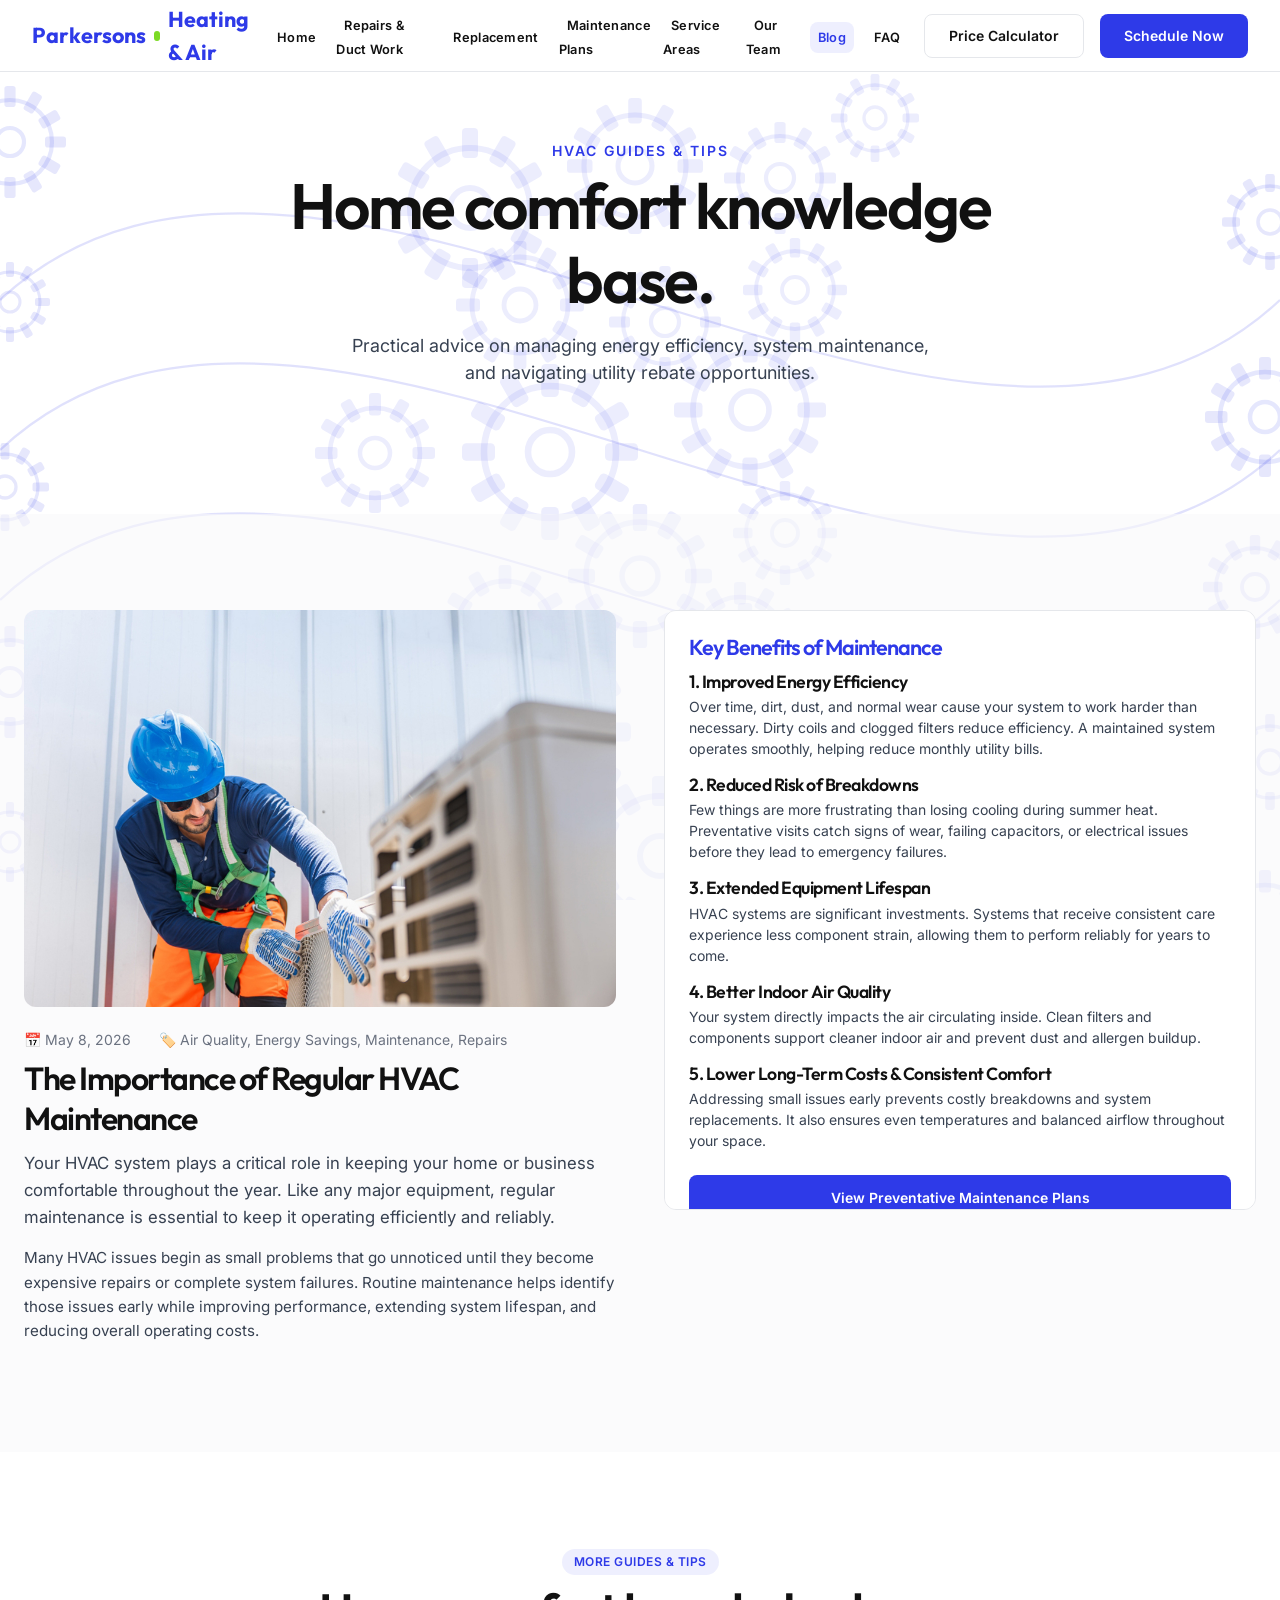
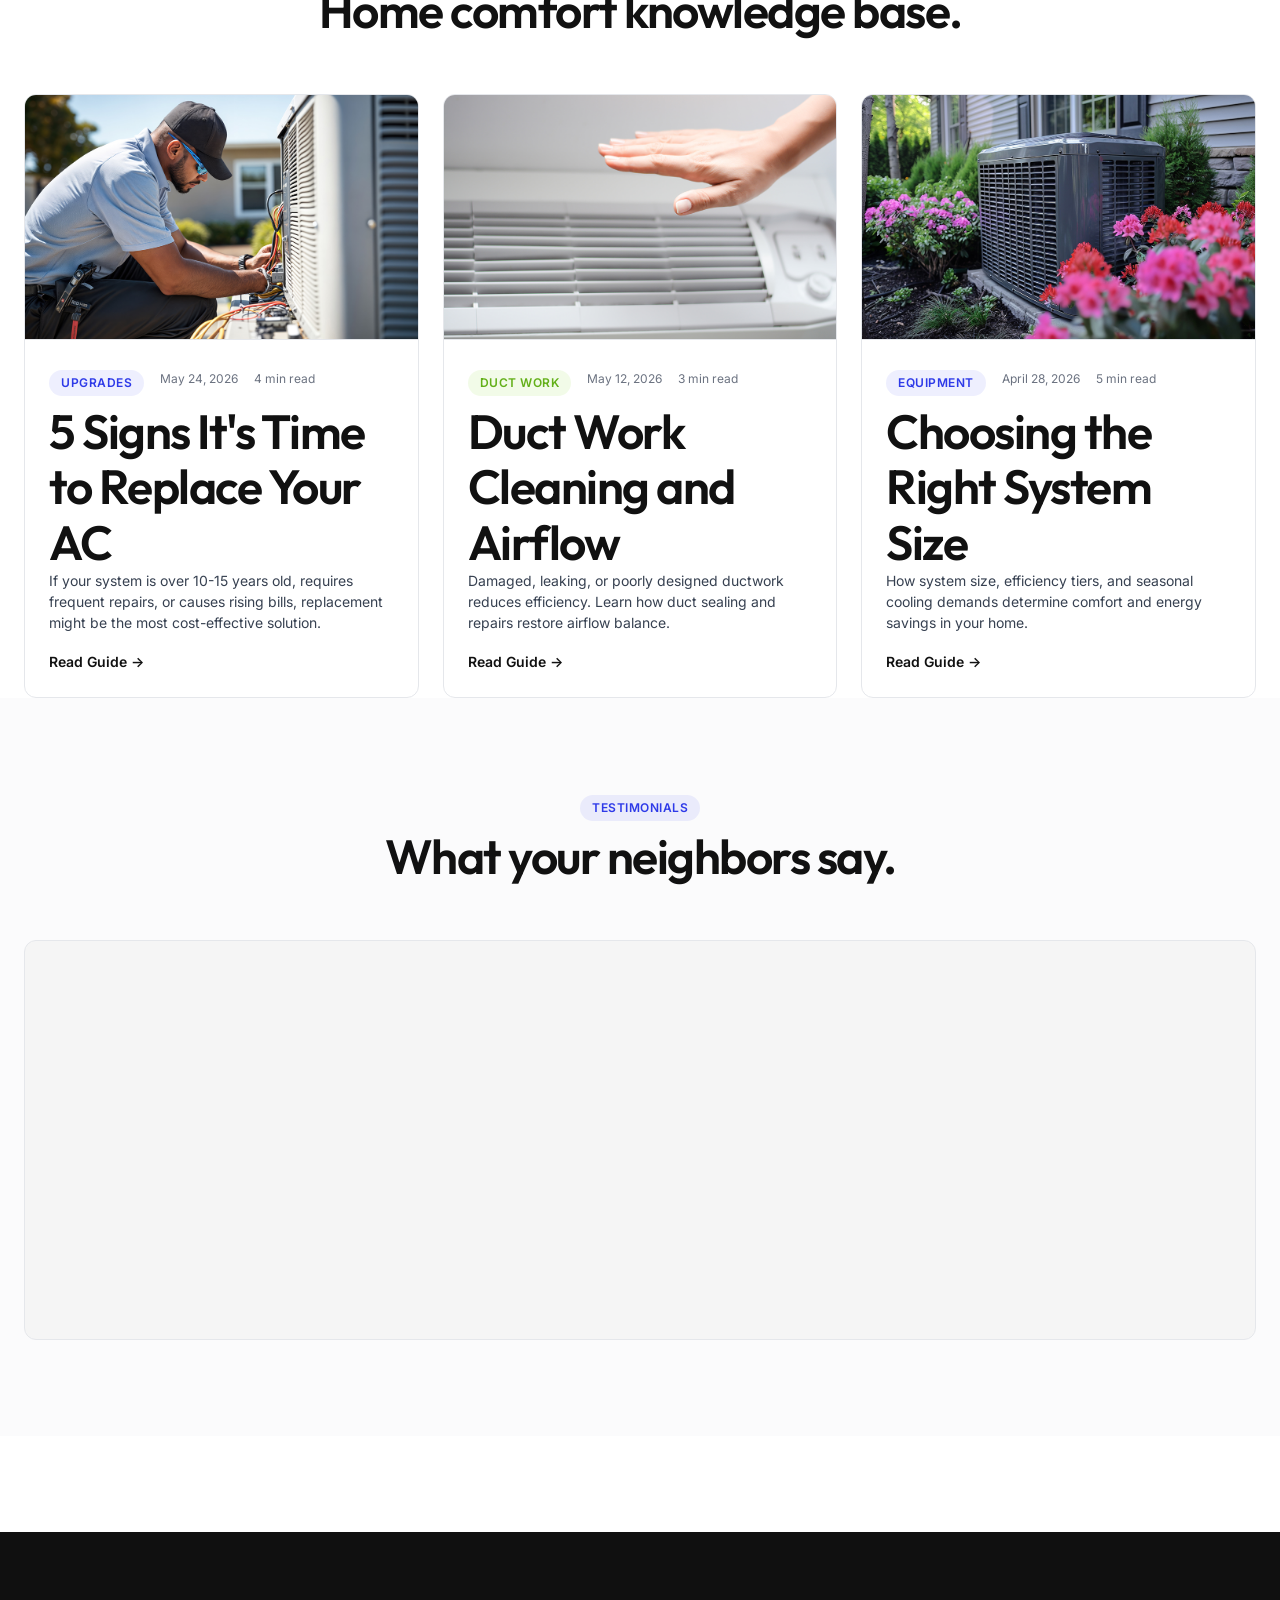
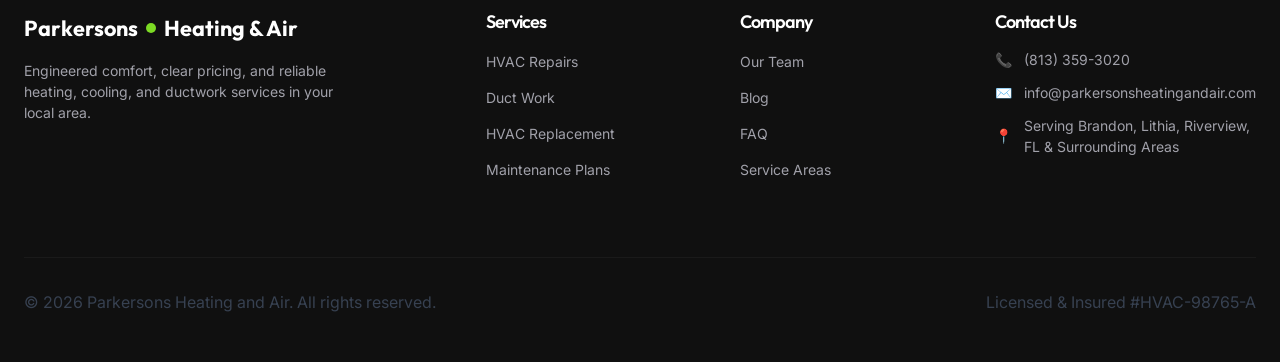
==== blog.html @ 71befeef "feat: integrate reviews widget on all pages and optimize scroll animations" ====
<!DOCTYPE html>

<html lang="en">

<head>

  <meta charset="UTF-8">

  <script>document.documentElement.classList.add('js')</script>

  <meta name="viewport" content="width=device-width, initial-scale=1.0">

  <title>Blog & HVAC Guides | Parkersons Heating and Air</title>

  <meta name="description" content="Read expert heating and cooling guides, maintenance tips, and federal tax credit explanations on the Parkersons Heating and Air blog.">

  <link rel="canonical" href="https://parkersonsheatingandair.com/blog.html">

  <link rel="stylesheet" href="styles.css">
  <link rel="icon" type="image/x-icon" type="image/svg+xml" href="assets/favicon.svg">

  <script type="application/ld+json">

  [

    {

      "@context": "https://schema.org",

      "@type": "LocalBusiness",

      "@id": "https://parkersonsheatingandair.com/#localbusiness",

      "name": "Parkersons Heating and Air",

      "image": "https://parkersonsheatingandair.com/assets/hvac_banner.png",

      "url": "https://parkersonsheatingandair.com/",

      "telephone": "+1-813-359-3020",

      "email": "info@parkersonsheatingandair.com",

      "priceRange": "$$",

      "address": {

        "@type": "PostalAddress",

        "streetAddress": "Serving Brandon & Surrounding Areas",

        "addressLocality": "Brandon",

        "addressRegion": "FL",

        "postalCode": "33511",

        "addressCountry": "US"

      },

      "geo": {

        "@type": "GeoCoordinates",

        "latitude": 27.9378,

        "longitude": -82.2859

      },

      "openingHoursSpecification": [

        {

          "@type": "OpeningHoursSpecification",

          "dayOfWeek": ["Monday", "Tuesday", "Wednesday", "Thursday", "Friday", "Saturday", "Sunday"],

          "opens": "00:00",

          "closes": "23:59"

        }

      ],

      "areaServed": {

        "@type": "AdministrativeArea",

        "name": "Brandon Metro Area"

      }

    },

    {

      "@context": "https://schema.org",

      "@type": "CollectionPage",

      "@id": "https://parkersonsheatingandair.com/blog.html#webpage",

      "url": "https://parkersonsheatingandair.com/blog.html",

      "name": "Blog & HVAC Guides | Parkersons Heating and Air",

      "description": "Read expert heating and cooling guides, maintenance tips, and federal tax credit explanations on the Parkersons Heating and Air blog.",

      "isPartOf": {

        "@type": "WebSite",

        "@id": "https://parkersonsheatingandair.com/#website",

        "url": "https://parkersonsheatingandair.com/",

        "name": "Parkersons Heating and Air"

      },

      "about": {

        "@id": "https://parkersonsheatingandair.com/#localbusiness"

      }

    }

  ]

  </script>

</head>

<body>



  <!-- Top Navigation -->

  <nav class="top-nav" aria-label="Main Navigation">

    <div class="container nav-container">

      <a href="index.html?v=3" class="logo" aria-label="Parkersons Heating and Air Home">

        Parkersons<span class="logo-dot" aria-hidden="true"></span>Heating & Air

      </a>

      <button class="menu-toggle" aria-label="Toggle menu" aria-expanded="false" aria-controls="nav-list">

        ☰

      </button>

      <ul class="nav-links" id="nav-list">
        <li><a href="index.html?v=3">Home</a></li>
        <li><a href="repairs.html?v=3">Repairs &amp; Duct Work</a></li>
        <li><a href="replacement.html?v=3">Replacement</a></li>
        <li><a href="maintenance.html?v=3">Maintenance Plans</a></li>
        <li><a href="service-areas.html?v=3">Service Areas</a></li>
        <li><a href="team.html?v=3">Our Team</a></li>
        <li><a href="blog.html?v=3" class="active">Blog</a></li>
        <li><a href="faq.html?v=3">FAQ</a></li>
      </ul>

      <div class="nav-cta">

        <a href="replacement.html?v=3" class="btn btn-secondary">Price Calculator</a>

        <a href="contact.html?v=3" class="btn btn-primary">Schedule Now</a>

      </div>

    </div>

  </nav>



  <!-- Hero Section -->

  <header class="section hero" aria-label="Blog Section Introduction">

    <div class="container" style="max-width: 800px; text-align: center;">

      <div class="hero-content animate-on-scroll">

        <span class="hero-subtitle">HVAC Guides & Tips</span>

        <h1>Home comfort knowledge base.</h1>

        <p class="hero-descr" style="margin-left: auto; margin-right: auto;">Practical advice on managing energy efficiency, system maintenance, and navigating utility rebate opportunities.</p>

      </div>

    </div>

  </header>



  <!-- Featured Article -->

  <section class="section section-alt" aria-label="Featured Article">

    <div class="container grid-2" style="align-items: flex-start; gap: var(--space-xxl);">

      <div class="animate-on-scroll">

        <img src="assets/canva-blog.jpg" alt="Homeowner reviewing energy savings from well-maintained HVAC system" style="border-radius: var(--rounded-lg); width: 100%; height: auto; margin-bottom: var(--space-md);">

        <div class="blog-meta" style="margin-bottom: var(--space-xs); font-size: 0.875rem; color: var(--muted);">

          <span>📅 May 8, 2026</span>

          <span style="margin-left: 12px;">🏷️ Air Quality, Energy Savings, Maintenance, Repairs</span>

        </div>

        <h2 style="font-size: 2rem; margin-bottom: var(--space-sm); line-height: 1.25;">The Importance of Regular HVAC Maintenance</h2>

        <p style="font-size: 1.05rem; line-height: 1.6; margin-bottom: var(--space-md); color: var(--body);">Your HVAC system plays a critical role in keeping your home or business comfortable throughout the year. Like any major equipment, regular maintenance is essential to keep it operating efficiently and reliably.</p>

        <p style="font-size: 0.95rem; line-height: 1.6; margin-bottom: var(--space-sm);">Many HVAC issues begin as small problems that go unnoticed until they become expensive repairs or complete system failures. Routine maintenance helps identify those issues early while improving performance, extending system lifespan, and reducing overall operating costs.</p>

      </div>

      <div class="card card-white animate-on-scroll" style="padding: var(--space-lg); max-height: 600px; overflow-y: auto;">

        <h3 style="font-size: 1.35rem; color: var(--primary); margin-bottom: var(--space-sm);">Key Benefits of Maintenance</h3>

        

        <div style="margin-bottom: var(--space-md);">

          <h4 style="font-size: 1.1rem; margin-bottom: 4px;">1. Improved Energy Efficiency</h4>

          <p style="font-size: 0.875rem; line-height: 1.5; color: var(--body);">Over time, dirt, dust, and normal wear cause your system to work harder than necessary. Dirty coils and clogged filters reduce efficiency. A maintained system operates smoothly, helping reduce monthly utility bills.</p>

        </div>



        <div style="margin-bottom: var(--space-md);">

          <h4 style="font-size: 1.1rem; margin-bottom: 4px;">2. Reduced Risk of Breakdowns</h4>

          <p style="font-size: 0.875rem; line-height: 1.5; color: var(--body);">Few things are more frustrating than losing cooling during summer heat. Preventative visits catch signs of wear, failing capacitors, or electrical issues before they lead to emergency failures.</p>

        </div>



        <div style="margin-bottom: var(--space-md);">

          <h4 style="font-size: 1.1rem; margin-bottom: 4px;">3. Extended Equipment Lifespan</h4>

          <p style="font-size: 0.875rem; line-height: 1.5; color: var(--body);">HVAC systems are significant investments. Systems that receive consistent care experience less component strain, allowing them to perform reliably for years to come.</p>

        </div>



        <div style="margin-bottom: var(--space-md);">

          <h4 style="font-size: 1.1rem; margin-bottom: 4px;">4. Better Indoor Air Quality</h4>

          <p style="font-size: 0.875rem; line-height: 1.5; color: var(--body);">Your system directly impacts the air circulating inside. Clean filters and components support cleaner indoor air and prevent dust and allergen buildup.</p>

        </div>



        <div style="margin-bottom: var(--space-md);">

          <h4 style="font-size: 1.1rem; margin-bottom: 4px;">5. Lower Long-Term Costs &amp; Consistent Comfort</h4>

          <p style="font-size: 0.875rem; line-height: 1.5; color: var(--body);">Addressing small issues early prevents costly breakdowns and system replacements. It also ensures even temperatures and balanced airflow throughout your space.</p>

        </div>



        <div style="text-align: center; margin-top: var(--space-lg);">

          <a href="maintenance.html?v=3" class="btn btn-primary" style="width: 100%;">View Preventative Maintenance Plans</a>

        </div>

      </div>

    </div>

  </section>



  <!-- More Articles Grid -->

  <main class="section" aria-label="Blog Articles">

    <div class="container">

      <div style="text-align: center; margin-bottom: 56px;" class="animate-on-scroll">

        <span class="badge badge-primary">More Guides &amp; Tips</span>

        <h2 style="margin-top: var(--space-xs);">Home comfort knowledge base.</h2>

      </div>



      <div class="grid-3 animate-on-scroll">

        <!-- Post 1 -->

        <article class="blog-card">

          <img src="assets/hvac-replacement-service.jpg" alt="Modern clean outdoor air conditioner condenser unit after replacement" class="blog-img">

          <div class="blog-content">

            <div class="blog-meta">

              <span class="badge badge-primary">Upgrades</span>

              <span>May 24, 2026</span>

              <span>4 min read</span>

            </div>

            <h2>5 Signs It's Time to Replace Your AC</h2>

            <p>If your system is over 10-15 years old, requires frequent repairs, or causes rising bills, replacement might be the most cost-effective solution.</p>

            <a href="replacement.html?v=3" class="btn btn-text" style="font-weight:600;">Read Guide &rarr;</a>

          </div>

        </article>



        <!-- Post 2 -->

        <article class="blog-card" style="transition-delay: 0.1s;">

          <img src="assets/commercial-hvac.jpg" alt="Commercial air conditioning systems on the roof of business building" class="blog-img">

          <div class="blog-content">

            <div class="blog-meta">

              <span class="badge badge-accent">Duct Work</span>

              <span>May 12, 2026</span>

              <span>3 min read</span>

            </div>

            <h2>Duct Work Cleaning and Airflow</h2>

            <p>Damaged, leaking, or poorly designed ductwork reduces efficiency. Learn how duct sealing and repairs restore airflow balance.</p>

            <a href="repairs.html?v=3" class="btn btn-text" style="font-weight:600;">Read Guide &rarr;</a>

          </div>

        </article>



        <!-- Post 3 -->

        <article class="blog-card" style="transition-delay: 0.2s;">

          <img src="assets/hvac-replacement.jpg" alt="Homeowner discussing replacement options with a technician" class="blog-img">

          <div class="blog-content">

            <div class="blog-meta">

              <span class="badge badge-primary">Equipment</span>

              <span>April 28, 2026</span>

              <span>5 min read</span>

            </div>

            <h2>Choosing the Right System Size</h2>

            <p>How system size, efficiency tiers, and seasonal cooling demands determine comfort and energy savings in your home.</p>

            <a href="replacement.html#calculator" class="btn btn-text" style="font-weight:600;">Read Guide &rarr;</a>

          </div>

        </article>

      </div>

    </div>

    <!-- Customer Reviews -->
    <section class="section section-alt" aria-label="Customer Reviews">
      <div class="container">
        <div style="text-align: center; margin-bottom: 56px;" class="animate-on-scroll">
          <span class="badge badge-primary">Testimonials</span>
          <h2 style="margin-top: var(--space-xs);">What your neighbors say.</h2>
        </div>

        <div class="reviews-widget-container animate-on-scroll" style="transition-delay: 0.1s;" data-lazy-widget>
          <div class="reviews-skeleton">
            <div class="skeleton-header">
              <div class="skeleton-avatar"></div>
              <div class="skeleton-text-group">
                <div class="skeleton-line short"></div>
                <div class="skeleton-line medium"></div>
              </div>
            </div>
            <div class="skeleton-body">
              <div class="skeleton-line long"></div>
              <div class="skeleton-line long"></div>
              <div class="skeleton-line medium"></div>
            </div>
          </div>
        </div>
      </div>
    </section>

  </main>



  <!-- Footer -->

  <footer>

    <div class="container">

      <div class="footer-top">

        <div class="footer-info">

          <a href="index.html?v=3" class="logo" style="color: #fff;" aria-label="Parkersons Heating and Air Home">

            Parkersons<span class="logo-dot" aria-hidden="true"></span>Heating & Air

          </a>

          <p>Engineered comfort, clear pricing, and reliable heating, cooling, and ductwork services in your local area.</p>

        </div>

        <div class="footer-col">

          <h3 style="font-size: 1.125rem; font-weight: 600; margin-bottom: var(--space-md); color: #fff;">Services</h3>

          <ul class="footer-links">

            <li><a href="repairs.html?v=3">HVAC Repairs</a></li>

            <li><a href="repairs.html?v=3#ductwork">Duct Work</a></li>

            <li><a href="replacement.html?v=3">HVAC Replacement</a></li>

            <li><a href="maintenance.html?v=3">Maintenance Plans</a></li>

          </ul>

        </div>

        <div class="footer-col">

          <h3 style="font-size: 1.125rem; font-weight: 600; margin-bottom: var(--space-md); color: #fff;">Company</h3>

          <ul class="footer-links">

            <li><a href="team.html?v=3">Our Team</a></li>

            <li><a href="blog.html?v=3">Blog</a></li>

            <li><a href="faq.html?v=3">FAQ</a></li>
            <li><a href="service-areas.html?v=3">Service Areas</a></li>

          </ul>

        </div>

        <div class="footer-col">

          <h3 style="font-size: 1.125rem; font-weight: 600; margin-bottom: var(--space-md); color: #fff;">Contact Us</h3>

          <ul class="contact-list">

            <li><span>📞</span> (813) 359-3020</li>

            <li><span>✉️</span> info@parkersonsheatingandair.com</li>

            <li><span>📍</span> Serving Brandon, Lithia, Riverview, FL &amp; Surrounding Areas</li>

          </ul>

        </div>

      </div>

      <div class="footer-bottom">

        <p>&copy; 2026 Parkersons Heating and Air. All rights reserved.</p>

        <p>Licensed &amp; Insured #HVAC-98765-A</p>

      </div>

    </div>

  </footer>



  <script src="app.js?v=3"></script>

</body>

</html>
---- styles.css ----
@import url('https://fonts.googleapis.com/css2?family=Inter:wght@400;500;600&family=Outfit:wght@500;600;700&display=swap');

:root {
  /* Colors */
  --primary: #2E3AE8;
  --primary-hover: #1c28b5;
  --primary-soft: rgba(46, 58, 232, 0.08);
  --accent: #7CDA24;
  --accent-hover: #63b019;
  --accent-soft: rgba(124, 218, 36, 0.1);
  --ink: #111111;
  --body: #374151;
  --muted: #6b7280;
  --muted-soft: #898989;
  --hairline: #e5e7eb;
  --hairline-soft: #f3f4f6;
  --canvas: #ffffff;
  --surface-soft: #f8f9fa;
  --surface-card: #f5f5f5;
  --surface-strong: #e5e7eb;
  --surface-dark: #101010;
  --surface-dark-elevated: #1a1a1a;
  
  --on-primary: #ffffff;
  --on-accent: #111111;
  --on-dark: #ffffff;
  --on-dark-soft: #a1a1aa;
  
  --success: #10b981;
  --warning: #f59e0b;
  --error: #ef4444;

  /* Typography Scale */
  --font-display: 'Outfit', 'Inter', sans-serif;
  --font-body: 'Inter', sans-serif;

  /* Border Radii */
  --rounded-xs: 4px;
  --rounded-sm: 6px;
  --rounded-md: 8px;
  --rounded-lg: 12px;
  --rounded-xl: 16px;
  --rounded-pill: 9999px;
  --rounded-full: 9999px;

  /* Spacing */
  --space-xxs: 4px;
  --space-xs: 8px;
  --space-sm: 12px;
  --space-md: 16px;
  --space-lg: 24px;
  --space-xl: 32px;
  --space-xxl: 48px;
  --space-section: 96px;
}

/* Reset and Base Styles */
*, *::before, *::after {
  box-sizing: border-box;
  margin: 0;
  padding: 0;
}

html {
  scroll-behavior: smooth;
  font-family: var(--font-body);
  color: var(--body);
  background-color: #ffffff;
  line-height: 1.5;
  -webkit-font-smoothing: antialiased;
}

body {
  overflow-x: hidden;
  position: relative;
}

h1, h2, h3, h4 {
  font-family: var(--font-display);
  color: var(--ink);
  font-weight: 600;
  line-height: 1.15;
}

h1 {
  font-size: clamp(2.5rem, 5vw, 4rem);
  letter-spacing: -2px;
}

h2 {
  font-size: clamp(1.8rem, 4vw, 3rem);
  letter-spacing: -1.5px;
}

h3 {
  font-size: clamp(1.4rem, 3vw, 2.2rem);
  letter-spacing: -1px;
}

h4 {
  font-size: clamp(1.1rem, 2vw, 1.5rem);
  letter-spacing: -0.5px;
}

p {
  font-size: 1rem;
  color: var(--body);
  margin-bottom: var(--space-md);
}

a {
  color: inherit;
  text-decoration: none;
  transition: color 0.2s ease, opacity 0.2s ease;
}

/* Layout Utilities - Width stretching page */
.container {
  width: 100%;
  max-width: 1400px;
  margin: 0 auto;
  padding: 0 var(--space-lg);
}

.section {
  padding: var(--space-section) 0;
  background: transparent;
}

.section-alt {
  background: rgba(248, 249, 250, 0.60);
}

.section-dark {
  background: rgba(16, 16, 16, 0.90);
  color: var(--on-dark);
}

.section-bg-overlay {
  position: relative;
  z-index: 1;
}

.grid-2 {
  display: grid;
  grid-template-columns: repeat(2, 1fr);
  gap: var(--space-xl);
}

.grid-3 {
  display: grid;
  grid-template-columns: repeat(3, 1fr);
  gap: var(--space-lg);
}

.grid-4 {
  display: grid;
  grid-template-columns: repeat(4, 1fr);
  gap: var(--space-md);
}

@media (max-width: 1024px) {
  .grid-4 {
    grid-template-columns: repeat(2, 1fr);
  }
  .grid-3 {
    grid-template-columns: repeat(2, 1fr);
  }
}

@media (max-width: 768px) {
  .grid-2, .grid-3, .grid-4 {
    grid-template-columns: 1fr;
    gap: var(--space-lg);
  }
  .section {
    padding: var(--space-xl) 0;
  }
}

/* Top Navigation */
.top-nav {
  position: fixed;
  top: 0;
  left: 0;
  width: 100%;
  height: 72px;
  background-color: rgba(255, 255, 255, 0.97);
  backdrop-filter: blur(16px);
  border-bottom: 1px solid var(--hairline);
  z-index: 1000;
  display: flex;
  align-items: center;
}

.top-nav .nav-container {
  max-width: 100%;
  padding: 0 var(--space-xl);
}

.nav-container {
  display: flex;
  justify-content: space-between;
  align-items: center;
  width: 100%;
}

.logo {
  font-family: var(--font-display);
  font-size: 1.35rem;
  font-weight: 700;
  color: var(--primary);
  display: flex;
  align-items: center;
  gap: var(--space-xs);
}

.logo-dot {
  width: 10px;
  height: 10px;
  background-color: var(--accent);
  border-radius: var(--rounded-full);
}

.nav-links {
  display: flex;
  align-items: center;
  justify-content: space-between;
  flex-grow: 1;
  gap: 12px;
  list-style: none;
  margin: 0 var(--space-xl);
}

.nav-links a {
  font-size: 0.875rem;
  font-weight: 600;
  color: var(--ink);
  letter-spacing: 0.3px;
  padding: 8px 14px;
  border-radius: var(--rounded-md);
  transition: all 0.25s ease;
}

.nav-links a:hover {
  color: var(--primary);
  background-color: var(--primary-soft);
}

.nav-links a.active {
  color: var(--primary);
  background-color: var(--primary-soft);
}

.nav-cta {
  display: flex;
  align-items: center;
  gap: var(--space-md);
}

.menu-toggle {
  display: none;
  background: none;
  border: none;
  font-size: 1.5rem;
  color: var(--ink);
  cursor: pointer;
}

@media (max-width: 1024px) {
  .nav-links {
    display: none;
    flex-direction: column;
    position: absolute;
    top: 72px;
    left: 0;
    width: 100%;
    background-color: var(--canvas);
    border-bottom: 1px solid var(--hairline);
    padding: var(--space-lg) 0;
    gap: var(--space-md);
    box-shadow: 0 4px 12px rgba(0, 0, 0, 0.05);
  }
  
  .nav-links.active {
    display: flex;
  }
  
  .menu-toggle {
    display: block;
  }
  
  .nav-cta {
    margin-right: var(--space-lg);
  }
}

@media (min-width: 1025px) and (max-width: 1350px) {
  .nav-links {
    margin: 0 var(--space-md);
  }
  .nav-links a {
    padding: 8px 8px;
    font-size: 0.8rem;
  }
}

/* Buttons */
.btn {
  display: inline-flex;
  align-items: center;
  justify-content: center;
  height: 44px;
  padding: 0 var(--space-lg);
  font-family: var(--font-body);
  font-size: 0.875rem;
  font-weight: 600;
  border-radius: var(--rounded-md);
  border: none;
  cursor: pointer;
  transition: background-color 0.2s ease, transform 0.1s ease;
  white-space: nowrap;
}

.btn-primary {
  background-color: var(--primary);
  color: var(--on-primary);
}

.btn-primary:hover {
  background-color: var(--primary-hover);
}

.btn-accent {
  background-color: var(--accent);
  color: var(--on-accent);
}

.btn-accent:hover {
  background-color: var(--accent-hover);
}

.btn-secondary {
  background-color: var(--canvas);
  color: var(--ink);
  border: 1px solid var(--hairline);
}

.btn-secondary:hover {
  background-color: var(--surface-soft);
}

.btn-text {
  background: none;
  color: var(--ink);
  padding: 0;
  height: auto;
}

.btn-text:hover {
  color: var(--primary);
}

/* Card components */
.card {
  background-color: var(--surface-card);
  border-radius: var(--rounded-lg);
  padding: var(--space-xl);
  border: 1px solid var(--hairline-soft);
  transition: transform 0.2s ease, box-shadow 0.2s ease;
}

.card:hover {
  transform: translateY(-4px);
  box-shadow: 0 8px 24px rgba(0, 0, 0, 0.04);
}

.card-white {
  background-color: var(--canvas);
  border: 1px solid var(--hairline);
}

.card-dark {
  background-color: var(--surface-dark);
  color: var(--on-dark);
  border: 1px solid var(--surface-dark-elevated);
}

.card-dark h3, .card-dark h4 {
  color: var(--on-dark);
}

.card-icon {
  width: 48px;
  height: 48px;
  background-color: var(--primary-soft);
  color: var(--primary);
  border-radius: var(--rounded-md);
  display: flex;
  align-items: center;
  justify-content: center;
  font-size: 1.5rem;
  margin-bottom: var(--space-lg);
}

.card-dark .card-icon {
  background-color: rgba(255, 255, 255, 0.08);
  color: var(--accent);
}

/* Hero Section */
.hero {
  padding-top: 140px;
  padding-bottom: 96px;
  position: relative;
  overflow: hidden;
  background: transparent;
}


.hero-content {
  display: flex;
  flex-direction: column;
  justify-content: center;
}

.hero-subtitle {
  font-size: 0.875rem;
  font-weight: 600;
  text-transform: uppercase;
  letter-spacing: 2px;
  color: var(--primary);
  margin-bottom: var(--space-xs);
}

.hero h1 {
  margin-bottom: var(--space-md);
}

.hero-descr {
  font-size: 1.125rem;
  color: var(--body);
  margin-bottom: var(--space-xl);
  max-width: 600px;
}

.hero-actions {
  display: flex;
  gap: var(--space-md);
}

.hero-image-container {
  position: relative;
  border-radius: var(--rounded-xl);
  overflow: hidden;
  box-shadow: 0 12px 40px rgba(0, 0, 0, 0.08);
  border: 1px solid var(--hairline);
  aspect-ratio: 16/10;
}

.hero-image-container img {
  width: 100%;
  height: 100%;
  object-fit: cover;
}

/* Before/After Slider Component */
.slider-wrapper {
  position: relative;
  width: 100%;
  aspect-ratio: 16/10;
  overflow: hidden;
  border-radius: var(--rounded-xl);
  box-shadow: 0 12px 40px rgba(0,0,0,0.08);
  border: 1px solid var(--hairline);
}

.slider-before, .slider-after {
  position: absolute;
  top: 0;
  left: 0;
  width: 100%;
  height: 100%;
  user-select: none;
}

.slider-before img, .slider-after img {
  width: 100%;
  height: 100%;
  object-fit: cover;
  display: block;
}

.slider-after {
  z-index: 2;
  /* Mask container width controls reveal */
  width: 50%; 
}

/* Large image size matching the parent */
.slider-after img {
  width: 100%;
  /* Force image size to be original so it doesn't squish */
  max-width: none;
}

.slider-handle {
  position: absolute;
  top: 0;
  bottom: 0;
  left: 50%;
  width: 4px;
  background-color: var(--canvas);
  z-index: 10;
  cursor: ew-resize;
  transform: translateX(-50%);
  box-shadow: 0 0 10px rgba(0,0,0,0.3);
}

.slider-handle-button {
  position: absolute;
  top: 50%;
  left: 50%;
  transform: translate(-50%, -50%);
  width: 44px;
  height: 44px;
  border-radius: var(--rounded-full);
  background-color: var(--primary);
  color: var(--on-primary);
  border: 4px solid var(--canvas);
  display: flex;
  align-items: center;
  justify-content: center;
  box-shadow: 0 4px 10px rgba(0,0,0,0.25);
  font-size: 1.2rem;
  pointer-events: none; /* Let drag events hit the handle line */
}

.slider-label {
  position: absolute;
  bottom: var(--space-md);
  padding: var(--space-xs) var(--space-sm);
  background-color: rgba(0, 0, 0, 0.7);
  color: #fff;
  font-size: 0.75rem;
  font-weight: 600;
  text-transform: uppercase;
  border-radius: var(--rounded-xs);
  z-index: 5;
  letter-spacing: 1px;
}

.slider-label.before {
  right: var(--space-md);
}

.slider-label.after {
  left: var(--space-md);
  z-index: 8;
}

/* Badge System */
.badge {
  display: inline-flex;
  align-items: center;
  padding: 4px 12px;
  background-color: var(--surface-card);
  border-radius: var(--rounded-pill);
  font-size: 0.75rem;
  font-weight: 600;
  color: var(--ink);
  letter-spacing: 0.5px;
  text-transform: uppercase;
}

.badge-primary {
  background-color: var(--primary-soft);
  color: var(--primary);
}

.badge-accent {
  background-color: var(--accent-soft);
  color: var(--accent-hover);
}

/* Price Calculator Component */
.calculator-card {
  background-color: var(--canvas);
  border-radius: var(--rounded-xl);
  border: 1px solid var(--hairline);
  box-shadow: 0 12px 32px rgba(0, 0, 0, 0.04);
  padding: var(--space-xl);
}

.calc-group {
  margin-bottom: var(--space-lg);
}

.calc-label {
  display: flex;
  justify-content: space-between;
  font-size: 0.875rem;
  font-weight: 600;
  color: var(--ink);
  margin-bottom: var(--space-xs);
}

.calc-range {
  width: 100%;
  accent-color: var(--primary);
  height: 6px;
  background-color: var(--hairline);
  border-radius: var(--rounded-pill);
  outline: none;
}

.calc-grid {
  display: grid;
  grid-template-columns: repeat(auto-fit, minmax(140px, 1fr));
  gap: var(--space-sm);
}

.calc-option {
  border: 1px solid var(--hairline);
  border-radius: var(--rounded-md);
  padding: var(--space-md);
  text-align: center;
  cursor: pointer;
  transition: all 0.2s ease;
}

.calc-option:hover {
  border-color: var(--primary);
  background-color: var(--surface-soft);
}

.calc-option.active {
  border-color: var(--primary);
  background-color: var(--primary-soft);
  color: var(--primary);
}

.calc-option h3 {
  font-size: 0.875rem;
  margin-bottom: 4px;
}

.calc-option span {
  font-size: 0.75rem;
  color: var(--muted);
}

.calc-option.active h3 {
  color: var(--primary);
}

.calc-option.active span {
  color: var(--primary);
}

.calc-checkboxes {
  display: flex;
  flex-direction: column;
  gap: var(--space-sm);
}

.calc-checkbox-label {
  display: flex;
  align-items: center;
  gap: var(--space-sm);
  font-size: 0.875rem;
  font-weight: 500;
  color: var(--body);
  cursor: pointer;
}

.calc-checkbox-label input {
  width: 18px;
  height: 18px;
  accent-color: var(--primary);
}

.calc-results {
  background-color: var(--surface-card);
  border-radius: var(--rounded-lg);
  padding: var(--space-lg);
  border: 1px solid var(--hairline-soft);
}

.calc-result-row {
  display: flex;
  justify-content: space-between;
  margin-bottom: var(--space-sm);
  font-size: 0.875rem;
  color: var(--muted);
}

.calc-result-row.total {
  border-top: 1px solid var(--hairline);
  padding-top: var(--space-md);
  margin-top: var(--space-md);
  font-weight: 700;
  font-size: 1.25rem;
  color: var(--ink);
}

/* FAQ Accordion Component */
.faq-list {
  display: flex;
  flex-direction: column;
  gap: var(--space-md);
}

.faq-item {
  border: 1px solid var(--hairline);
  border-radius: var(--rounded-lg);
  overflow: hidden;
  transition: all 0.2s ease;
}

.faq-trigger {
  width: 100%;
  padding: var(--space-lg);
  background: none;
  border: none;
  text-align: left;
  display: flex;
  justify-content: space-between;
  align-items: center;
  cursor: pointer;
  font-family: var(--font-display);
  font-size: 1.125rem;
  font-weight: 600;
  color: var(--ink);
}

.faq-trigger::after {
  content: '+';
  font-size: 1.5rem;
  color: var(--muted);
  transition: transform 0.2s ease;
}

.faq-item.active .faq-trigger::after {
  transform: rotate(45deg);
}

.faq-content {
  max-height: 0;
  overflow: hidden;
  transition: max-height 0.3s cubic-bezier(0, 1, 0, 1);
  padding: 0 var(--space-lg);
}

.faq-item.active .faq-content {
  max-height: 1000px;
  padding-bottom: var(--space-lg);
}

/* Testimonial grid */
.testimonial-card {
  background-color: var(--surface-card);
  border-radius: var(--rounded-lg);
  padding: var(--space-xl);
  border: 1px solid var(--hairline-soft);
}

.testimonial-header {
  display: flex;
  align-items: center;
  gap: var(--space-md);
  margin-bottom: var(--space-md);
}

.avatar {
  width: 44px;
  height: 44px;
  border-radius: var(--rounded-full);
  object-fit: cover;
  background-color: var(--primary-soft);
  display: flex;
  align-items: center;
  justify-content: center;
  font-weight: 600;
  font-size: 0.875rem;
  color: var(--primary);
}

.testimonial-info h4 {
  font-size: 0.95rem;
  margin-bottom: 2px;
}

.testimonial-info span {
  font-size: 0.75rem;
  color: var(--muted);
}

.rating {
  color: var(--warning);
  font-size: 0.875rem;
  margin-bottom: var(--space-sm);
}

/* Footer styling */
footer {
  background-color: var(--surface-dark);
  color: var(--on-dark-soft);
  padding: 80px 0 var(--space-xl);
}

.footer-top {
  display: grid;
  grid-template-columns: 2fr repeat(3, 1fr);
  gap: var(--space-xxl);
  margin-bottom: 64px;
}

.footer-col h4 {
  color: var(--on-dark);
  font-size: 0.875rem;
  text-transform: uppercase;
  letter-spacing: 1px;
  margin-bottom: var(--space-lg);
}

.footer-links {
  list-style: none;
}

.footer-links li {
  margin-bottom: var(--space-sm);
}

.footer-links a {
  font-size: 0.875rem;
  color: var(--on-dark-soft);
}

.footer-links a:hover {
  color: var(--canvas);
}

.footer-info p {
  color: var(--on-dark-soft);
  font-size: 0.875rem;
  margin-top: var(--space-md);
  max-width: 320px;
}

.footer-bottom {
  border-top: 1px solid var(--surface-dark-elevated);
  padding-top: var(--space-xl);
  display: flex;
  justify-content: space-between;
  align-items: center;
  font-size: 0.75rem;
}

@media (max-width: 768px) {
  .footer-top {
    grid-template-columns: 1fr;
    gap: var(--space-xl);
  }
  .footer-bottom {
    flex-direction: column;
    gap: var(--space-md);
    text-align: center;
  }
}

/* Blog styles */
.blog-card {
  background: var(--canvas);
  border-radius: var(--rounded-lg);
  overflow: hidden;
  border: 1px solid var(--hairline);
  transition: transform 0.2s ease, box-shadow 0.2s ease;
}

.blog-card:hover {
  transform: translateY(-4px);
  box-shadow: 0 8px 24 rgba(0,0,0,0.04);
}

.blog-img {
  width: 100%;
  aspect-ratio: 16/10;
  object-fit: cover;
  border-bottom: 1px solid var(--hairline);
}

.blog-content {
  padding: var(--space-lg);
}

.blog-meta {
  display: flex;
  gap: var(--space-md);
  font-size: 0.75rem;
  color: var(--muted);
  margin-bottom: var(--space-xs);
}

.blog-content h3 {
  font-size: 1.25rem;
  margin-bottom: var(--space-xs);
}

.blog-content p {
  font-size: 0.875rem;
  color: var(--body);
  margin-bottom: var(--space-md);
}

/* Team Section styling */
.team-card {
  text-align: center;
  padding: var(--space-xl);
}

.team-avatar {
  width: 120px;
  height: 120px;
  border-radius: var(--rounded-full);
  object-fit: cover;
  margin: 0 auto var(--space-lg);
  border: 4px solid var(--primary-soft);
}

.team-card h3 {
  font-size: 1.125rem;
  margin-bottom: var(--space-xxs);
}

.team-card p.role {
  font-size: 0.75rem;
  text-transform: uppercase;
  color: var(--primary);
  font-weight: 600;
  letter-spacing: 1px;
  margin-bottom: var(--space-sm);
}

.team-card p.bio {
  font-size: 0.875rem;
  color: var(--body);
}

/* Maintenance page pricing table */
.pricing-grid {
  display: grid;
  grid-template-columns: repeat(3, 1fr);
  gap: var(--space-lg);
  align-items: stretch;
}

.pricing-card {
  background-color: var(--canvas);
  border-radius: var(--rounded-lg);
  border: 1px solid var(--hairline);
  padding: var(--space-xl);
  display: flex;
  flex-direction: column;
  position: relative;
}

.pricing-card.featured {
  background-color: var(--surface-dark);
  color: var(--on-dark);
  border-color: var(--surface-dark-elevated);
}

.pricing-card.featured h3, 
.pricing-card.featured h4, 
.pricing-card.featured .pricing-price {
  color: var(--on-dark);
}

.pricing-badge {
  position: absolute;
  top: var(--space-md);
  right: var(--space-md);
  background-color: var(--accent);
  color: var(--on-accent);
  font-size: 0.65rem;
  font-weight: 600;
  padding: 4px 10px;
  border-radius: var(--rounded-pill);
}

.pricing-price {
  font-family: var(--font-display);
  font-size: 3rem;
  font-weight: 700;
  color: var(--ink);
  margin: var(--space-md) 0;
  line-height: 1;
}

.pricing-price span {
  font-size: 0.875rem;
  font-weight: 400;
  color: var(--muted);
}

.pricing-card.featured .pricing-price span {
  color: var(--on-dark-soft);
}

.pricing-features {
  list-style: none;
  margin: var(--space-lg) 0;
  flex-grow: 1;
}

.pricing-features li {
  margin-bottom: var(--space-sm);
  font-size: 0.875rem;
  display: flex;
  align-items: center;
  gap: var(--space-sm);
}

.pricing-features li::before {
  content: '✓';
  color: var(--accent-hover);
  font-weight: 700;
}

.pricing-card.featured .pricing-features li::before {
  color: var(--accent);
}

@media (max-width: 1024px) {
  .pricing-grid {
    grid-template-columns: 1fr;
    gap: var(--space-lg);
  }
}

/* Animations Rule based on the user rule instructions */
.animate-on-scroll {
  transition: opacity .8s cubic-bezier(.16,1,.3,1), transform .8s cubic-bezier(.16,1,.3,1);
}

.js .animate-on-scroll {
  opacity: 0;
  transform: translateY(30px);
}

.js .animate-on-scroll.is-visible {
  opacity: 1;
  transform: translateY(0);
}

/* Contact info style */
.contact-list {
  list-style: none;
  font-size: 0.875rem;
}

.contact-list li {
  margin-bottom: var(--space-sm);
  display: flex;
  align-items: center;
  gap: var(--space-sm);
}

/* SVG path-flow animation */
@keyframes path-flow {
  0%   { opacity: 0.05; }
  50%  { opacity: 0.1; }
  100% { opacity: 0.05; }
}

.floating-svg-bg {
  position: fixed;
  inset: 0;
  z-index: -1;
  pointer-events: none;
  overflow: hidden;
}

.floating-svg {
  width: 100%;
  height: 100%;
}

.floating-path {
  stroke: var(--primary);
  stroke-width: 1.5;
  stroke-opacity: 0.15;
  fill: none;
  animation: path-flow 8s ease-in-out infinite;
}

/* Gear Scroll Background */
.gear-background {
  position: fixed;
  inset: 0;
  z-index: -1;
  pointer-events: none;
  overflow: hidden;
}

.scroll-gear-wrapper {
  position: absolute;
  pointer-events: none;
}

.scroll-gear {
  transform-origin: center;
  will-change: transform;
  transform: rotate(calc(var(--scroll-y, 0) * 0.18deg * var(--direction, 1)));
}

/* Water Droplet */
.water-droplet {
  position: absolute;
  width: 8px;
  height: 12px;
  background: var(--primary);
  opacity: 0.6;
  border-radius: 50% 50% 50% 50% / 60% 60% 40% 40%;
  pointer-events: none;
  z-index: -1;
  transform-origin: center;
  animation: drip-animation 1.2s cubic-bezier(0.4, 0, 1, 1) forwards;
}

@keyframes drip-animation {
  0% {
    transform: translateY(0) scale(1);
    opacity: 0.6;
  }
  15% {
    transform: translateY(4px) scaleX(0.8) scaleY(1.2);
  }
  100% {
    transform: translateY(180px) scale(0.3);
    opacity: 0;
  }
}

@media (max-width: 768px) {
  .gear-background {
    display: none !important;
  }
  .floating-svg-bg {
    display: none !important;
  }
}

/* Reviews Widget Styles & Skeleton Loader */
.reviews-widget-container {
  position: relative;
  width: 100%;
  min-height: 400px;
  background: var(--surface-card);
  border-radius: var(--rounded-lg);
  overflow: hidden;
  border: 1px solid var(--hairline);
}

.reviews-widget-container iframe {
  opacity: 0;
  transition: opacity 0.5s ease;
  width: 100%;
  border: none;
  display: block;
}

.reviews-widget-container.iframe-loaded iframe {
  opacity: 1;
}

.reviews-widget-container.iframe-loaded .reviews-skeleton {
  display: none;
}

.reviews-skeleton {
  position: absolute;
  inset: 0;
  padding: var(--space-xl);
  display: flex;
  flex-direction: column;
  gap: var(--space-md);
  background: var(--surface-card);
  animation: skeleton-pulse 1.8s ease-in-out infinite;
}

.skeleton-header {
  display: flex;
  align-items: center;
  gap: var(--space-md);
}

.skeleton-avatar {
  width: 48px;
  height: 48px;
  border-radius: var(--rounded-full);
  background: var(--surface-strong);
}

.skeleton-text-group {
  display: flex;
  flex-direction: column;
  gap: 8px;
  flex-grow: 1;
}

.skeleton-line {
  height: 12px;
  background: var(--surface-strong);
  border-radius: var(--rounded-pill);
}

.skeleton-line.short { width: 25%; }
.skeleton-line.medium { width: 50%; }
.skeleton-line.long { width: 100%; }

@keyframes skeleton-pulse {
  0% { opacity: 0.6; }
  50% { opacity: 1; }
  100% { opacity: 0.6; }
}
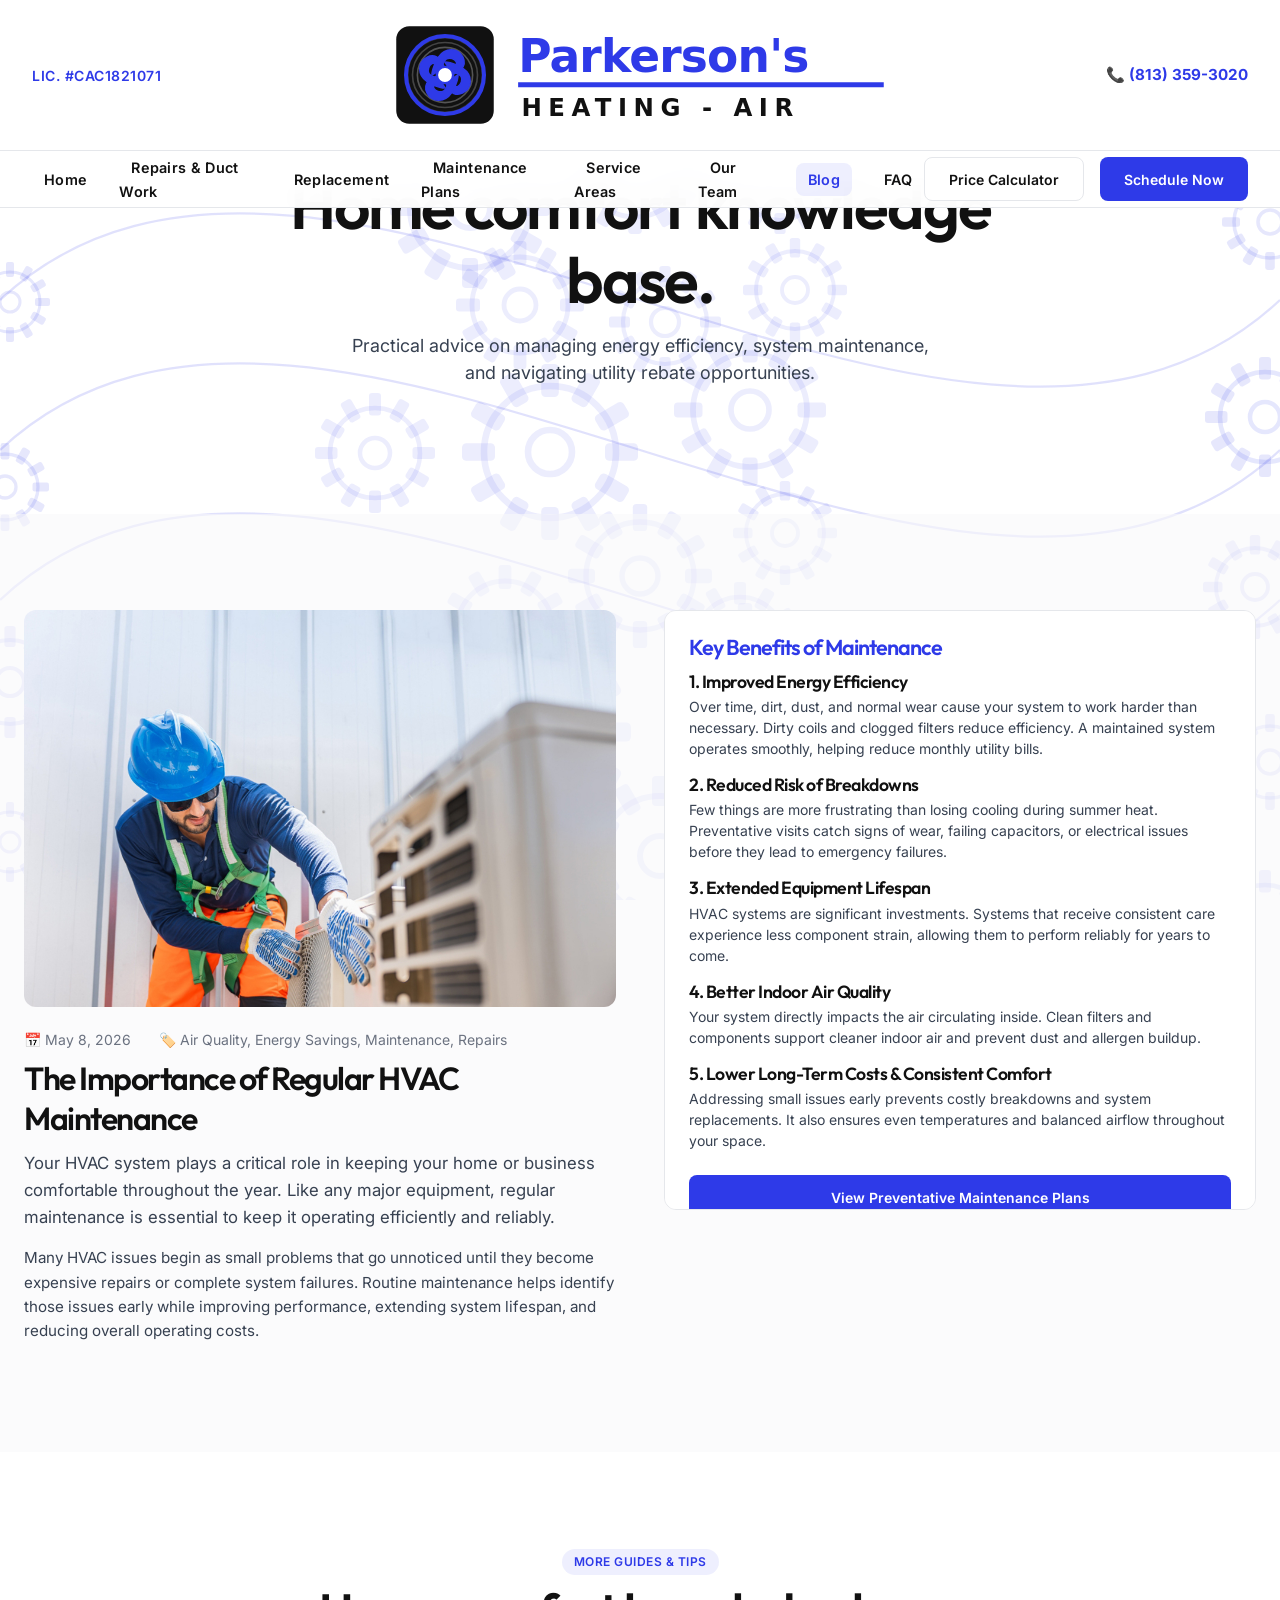
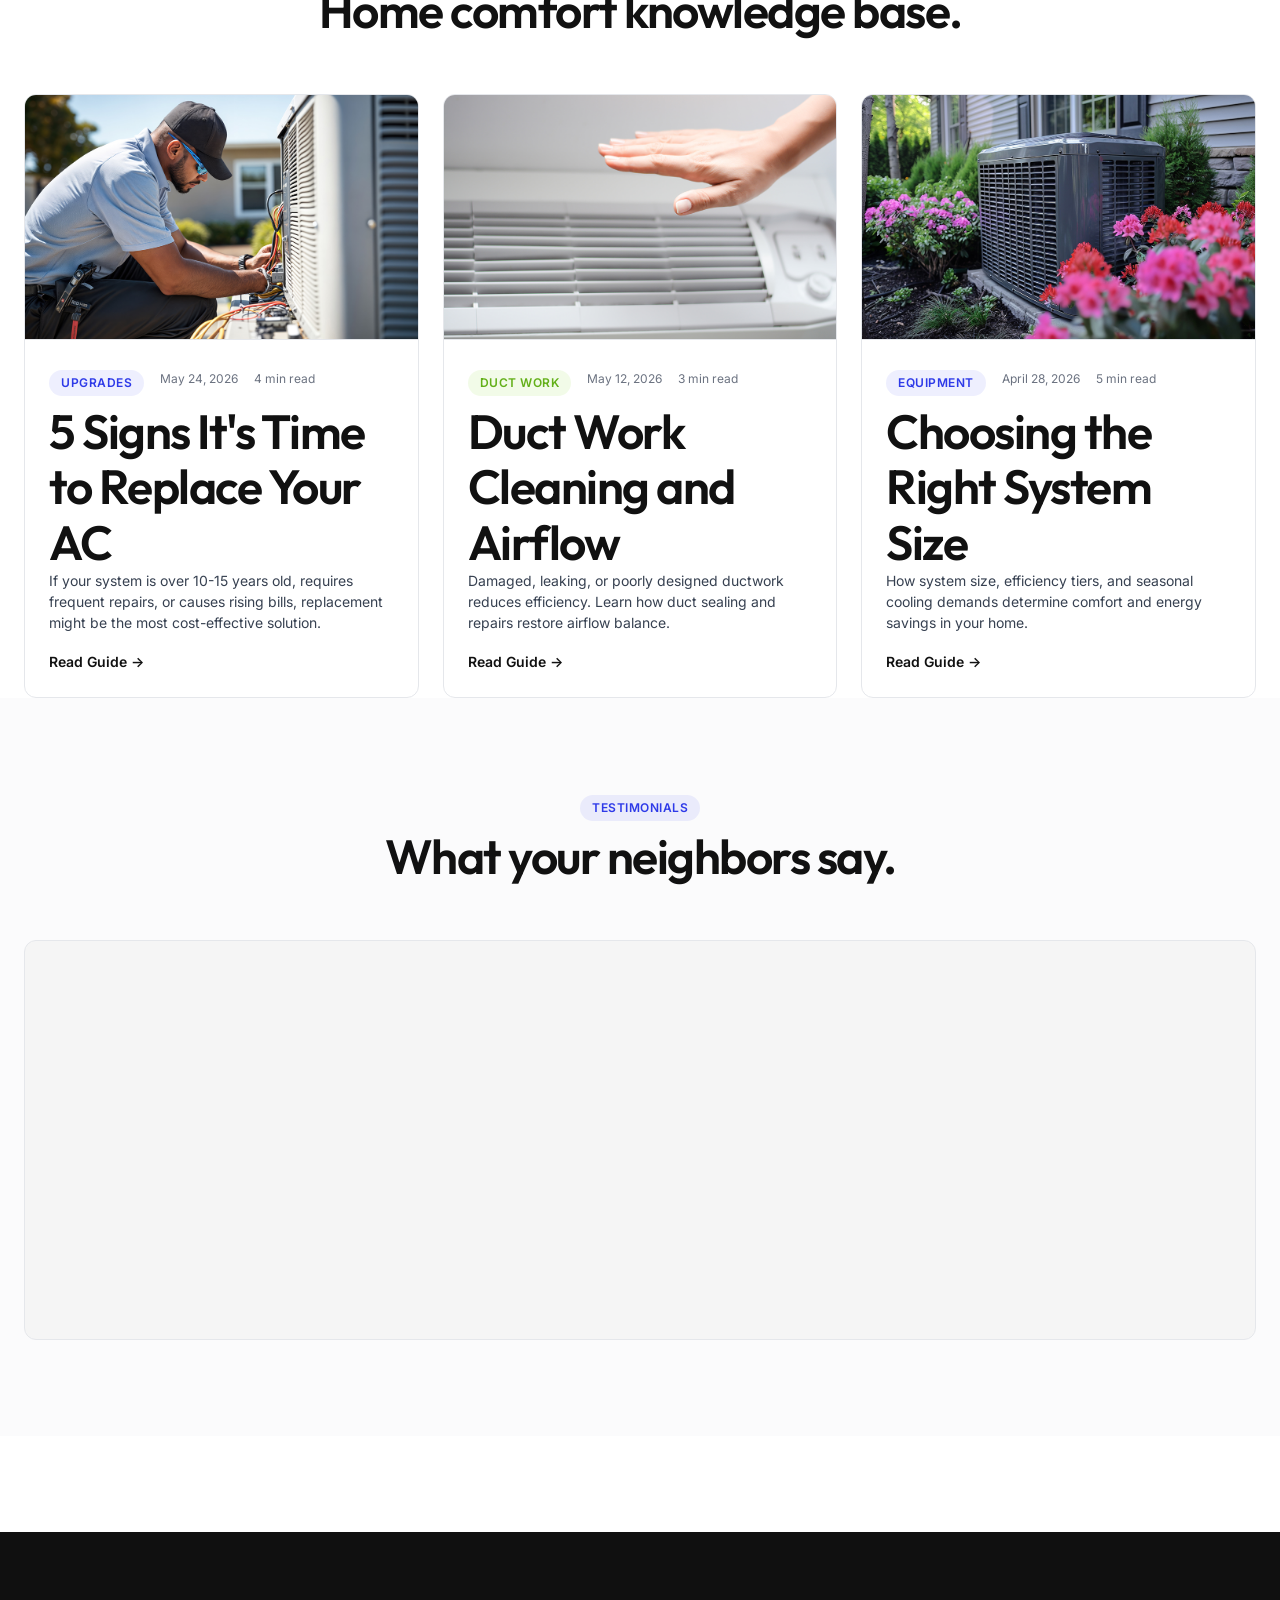
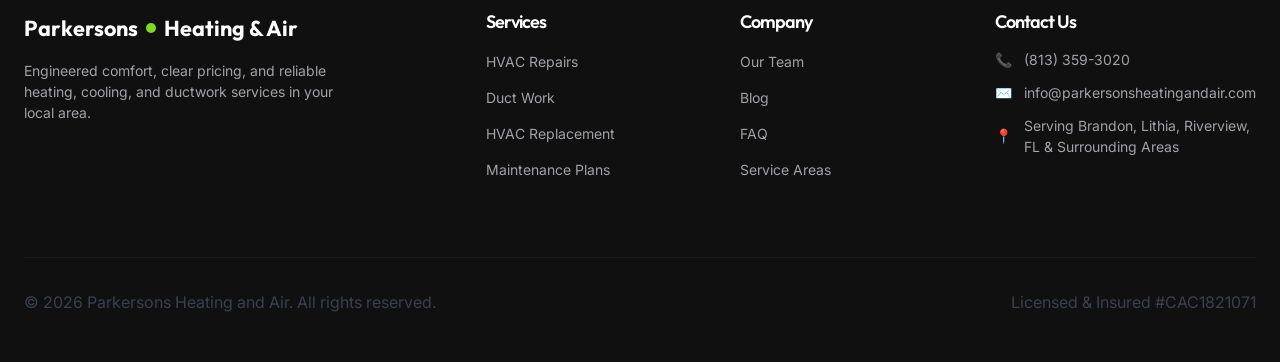
==== commit 62917267: "Replicate logo scroll-shrink animation, enlarge logo by 80%, and update license number to CAC1821071" ====
--- a/blog.html
+++ b/blog.html
@@ -16,7 +16,7 @@
 
   <link rel="canonical" href="https://parkersonsheatingandair.com/blog.html">
 
-  <link rel="stylesheet" href="styles.css">
+  <link rel="stylesheet" href="styles.css?v=6">
   <link rel="icon" type="image/x-icon" type="image/svg+xml" href="assets/favicon.svg">
 
   <script type="application/ld+json">
@@ -140,44 +140,45 @@
 
 
   <!-- Top Navigation -->
-
   <nav class="top-nav" aria-label="Main Navigation">
-
-    <div class="container nav-container">
-
-      <a href="index.html?v=3" class="logo" aria-label="Parkersons Heating and Air Home">
-
-        Parkersons<span class="logo-dot" aria-hidden="true"></span>Heating & Air
-
-      </a>
-
-      <button class="menu-toggle" aria-label="Toggle menu" aria-expanded="false" aria-controls="nav-list">
-
-        ☰
-
-      </button>
-
-      <ul class="nav-links" id="nav-list">
-        <li><a href="index.html?v=3">Home</a></li>
-        <li><a href="repairs.html?v=3">Repairs &amp; Duct Work</a></li>
-        <li><a href="replacement.html?v=3">Replacement</a></li>
-        <li><a href="maintenance.html?v=3">Maintenance Plans</a></li>
-        <li><a href="service-areas.html?v=3">Service Areas</a></li>
-        <li><a href="team.html?v=3">Our Team</a></li>
-        <li><a href="blog.html?v=3" class="active">Blog</a></li>
-        <li><a href="faq.html?v=3">FAQ</a></li>
-      </ul>
-
-      <div class="nav-cta">
-
-        <a href="replacement.html?v=3" class="btn btn-secondary">Price Calculator</a>
-
-        <a href="contact.html?v=3" class="btn btn-primary">Schedule Now</a>
-
-      </div>
-
+    <!-- Tier 1: Logo & Utility Info (Desktop only) -->
+    <div class="nav-tier-top">
+      <div class="container nav-container-top">
+        <div class="nav-utility-left">Lic. #CAC1821071</div>
+        <a href="index.html?v=3" class="logo logo-desktop" aria-label="Parkersons Heating and Air Home">
+          <img src="assets/logo.svg" alt="Parkerson's Heating & Air Logo">
+        </a>
+        <div class="nav-utility-right">
+          <a href="tel:(813)359-3020" class="nav-phone">📞 (813) 359-3020</a>
+        </div>
+      </div>
     </div>
-
+    
+    <!-- Tier 2: Navigation Links & CTAs -->
+    <div class="nav-tier-bottom">
+      <div class="container nav-container-bottom">
+        <a href="index.html?v=3" class="logo logo-mobile" aria-label="Parkersons Heating and Air Home">
+          <img src="assets/logo.svg" alt="Parkerson's Heating & Air Logo">
+        </a>
+        <button class="menu-toggle" aria-label="Toggle menu" aria-expanded="false" aria-controls="nav-list">
+          ☰
+        </button>
+        <ul class="nav-links" id="nav-list">
+          <li><a href="index.html?v=3">Home</a></li>
+          <li><a href="repairs.html?v=3">Repairs &amp; Duct Work</a></li>
+          <li><a href="replacement.html?v=3">Replacement</a></li>
+          <li><a href="maintenance.html?v=3">Maintenance Plans</a></li>
+          <li><a href="service-areas.html?v=3">Service Areas</a></li>
+          <li><a href="team.html?v=3">Our Team</a></li>
+          <li><a href="blog.html?v=3" class="active">Blog</a></li>
+          <li><a href="faq.html?v=3">FAQ</a></li>
+        </ul>
+        <div class="nav-cta">
+          <a href="replacement.html?v=3" class="btn btn-secondary">Price Calculator</a>
+          <a href="contact.html?v=3" class="btn btn-primary">Schedule Now</a>
+        </div>
+      </div>
+    </div>
   </nav>
 
 
@@ -515,11 +516,8 @@
       </div>
 
       <div class="footer-bottom">
-
         <p>&copy; 2026 Parkersons Heating and Air. All rights reserved.</p>
-
-        <p>Licensed &amp; Insured #HVAC-98765-A</p>
-
+        <p>Licensed &amp; Insured #CAC1821071</p>
       </div>
 
     </div>
@@ -528,7 +526,7 @@
 
 
 
-  <script src="app.js?v=3"></script>
+  <script src="app.js?v=6"></script>
 
 </body>
 
--- a/styles.css
+++ b/styles.css
@@ -184,25 +184,91 @@
   top: 0;
   left: 0;
   width: 100%;
-  height: 72px;
   background-color: rgba(255, 255, 255, 0.97);
   backdrop-filter: blur(16px);
   border-bottom: 1px solid var(--hairline);
   z-index: 1000;
-  display: flex;
-  align-items: center;
-}
-
-.top-nav .nav-container {
+  transition: all 0.4s ease-in-out;
+}
+
+.nav-tier-top {
+  border-bottom: 1px solid var(--hairline);
+  display: none; /* Hidden on mobile */
+}
+
+.nav-container-top {
+  display: grid;
+  grid-template-columns: 1fr auto 1fr;
+  align-items: center;
+  height: 150px;
+  width: 100%;
   max-width: 100%;
   padding: 0 var(--space-xl);
-}
-
-.nav-container {
+  transition: height 0.4s ease-in-out;
+}
+
+.nav-utility-left {
+  font-size: 0.875rem;
+  font-weight: 600;
+  color: var(--primary);
+  text-transform: uppercase;
+  letter-spacing: 0.5px;
+}
+
+.nav-utility-right {
+  display: flex;
+  justify-content: flex-end;
+}
+
+.nav-phone {
+  font-size: 0.95rem;
+  font-weight: 700;
+  color: var(--primary);
+  text-decoration: none;
+  transition: color 0.2s ease;
+}
+
+.nav-phone:hover {
+  color: var(--primary-dark);
+}
+
+.nav-tier-bottom {
+  width: 100%;
+}
+
+.nav-container-bottom {
   display: flex;
   justify-content: space-between;
   align-items: center;
-  width: 100%;
+  height: 72px; /* Standard mobile header height */
+  width: 100%;
+  max-width: 100%;
+  padding: 0 var(--space-xl);
+  transition: height 0.4s ease-in-out;
+}
+
+.logo-desktop {
+  display: none; /* Hidden on mobile */
+  align-items: center;
+  justify-content: center;
+  text-decoration: none;
+}
+
+.logo-desktop img {
+  height: 130px;
+  display: block;
+  transition: height 0.4s ease-in-out;
+}
+
+.logo-mobile {
+  display: flex;
+  align-items: center;
+  text-decoration: none;
+}
+
+.logo-mobile img {
+  height: 48px;
+  display: block;
 }
 
 .logo {
@@ -213,6 +279,7 @@
   display: flex;
   align-items: center;
   gap: var(--space-xs);
+  text-decoration: none;
 }
 
 .logo-dot {
@@ -280,6 +347,7 @@
     padding: var(--space-lg) 0;
     gap: var(--space-md);
     box-shadow: 0 4px 12px rgba(0, 0, 0, 0.05);
+    order: 4;
   }
   
   .nav-links.active {
@@ -288,10 +356,35 @@
   
   .menu-toggle {
     display: block;
-  }
-  
+    order: 3;
+  }
+
+  .logo {
+    order: 1;
+  }
+
   .nav-cta {
-    margin-right: var(--space-lg);
+    order: 2;
+    margin-right: 0;
+  }
+
+  .nav-cta .btn-primary {
+    display: none;
+  }
+}
+
+@media (max-width: 768px) {
+  .nav-container-bottom {
+    height: 64px;
+    padding: 0 var(--space-md);
+  }
+  .nav-links {
+    top: 64px;
+  }
+  .nav-cta .btn-secondary {
+    height: 36px;
+    padding: 0 var(--space-sm);
+    font-size: 0.8rem;
   }
 }
 
@@ -302,6 +395,65 @@
   .nav-links a {
     padding: 8px 8px;
     font-size: 0.8rem;
+  }
+}
+
+@media (min-width: 1025px) {
+  .nav-tier-top {
+    display: block;
+  }
+
+  .logo-desktop {
+    display: flex;
+  }
+
+  .logo-mobile {
+    display: none;
+  }
+
+  .nav-container-bottom {
+    height: 56px; /* Tighter navigation bar on desktop */
+    transition: height 0.4s ease-in-out;
+  }
+
+  .nav-links {
+    display: flex !important;
+    flex-grow: 1;
+    justify-content: center;
+    gap: 20px;
+    margin: 0;
+  }
+
+  .nav-links a {
+    font-size: 0.9rem;
+    padding: 8px 12px;
+  }
+
+  .nav-cta {
+    display: flex;
+    align-items: center;
+    gap: var(--space-md);
+  }
+  
+  .hero {
+    padding-top: 266px; /* Offset the 150px + 56px = 206px header + spacing */
+  }
+
+  /* Shrunk header state when scrolled */
+  .top-nav.scrolled {
+    box-shadow: 0 4px 20px rgba(0, 0, 0, 0.08);
+  }
+
+  .top-nav.scrolled .nav-container-top {
+    height: 70px;
+  }
+
+  .top-nav.scrolled .logo-desktop img {
+    height: 56px;
+  }
+
+  .top-nav.scrolled .nav-container-bottom {
+    height: 46px;
   }
 }
 
